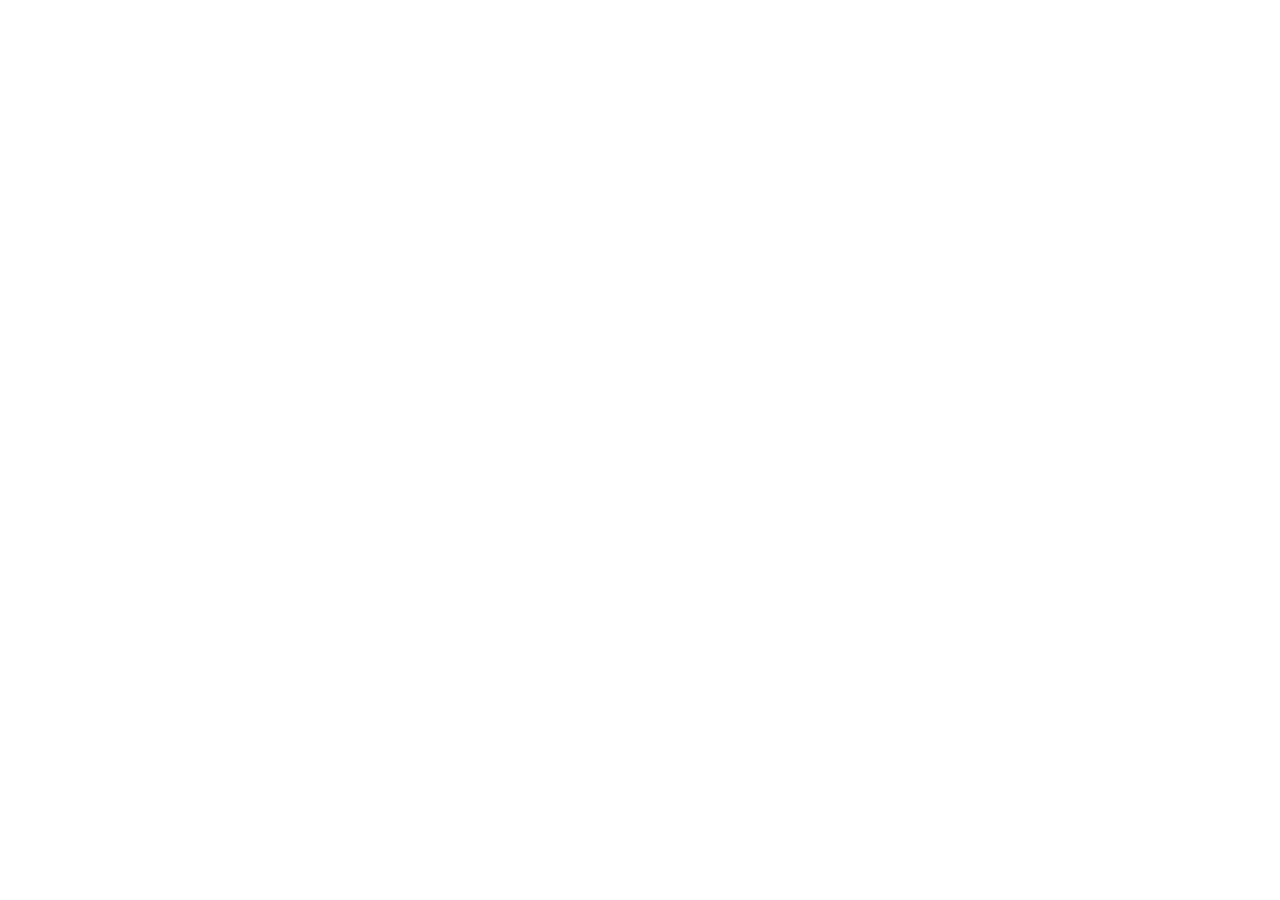
==== index.html @ fb62ea2b "init" ====
<!doctype html>
<html lang="en">
  <head>
    <meta charset="UTF-8" />
    <meta name="viewport" content="width=device-width, initial-scale=1.0" />
    <title>Diego Rodrigues Marques | CV</title>
  </head>
  <body></body>
</html>
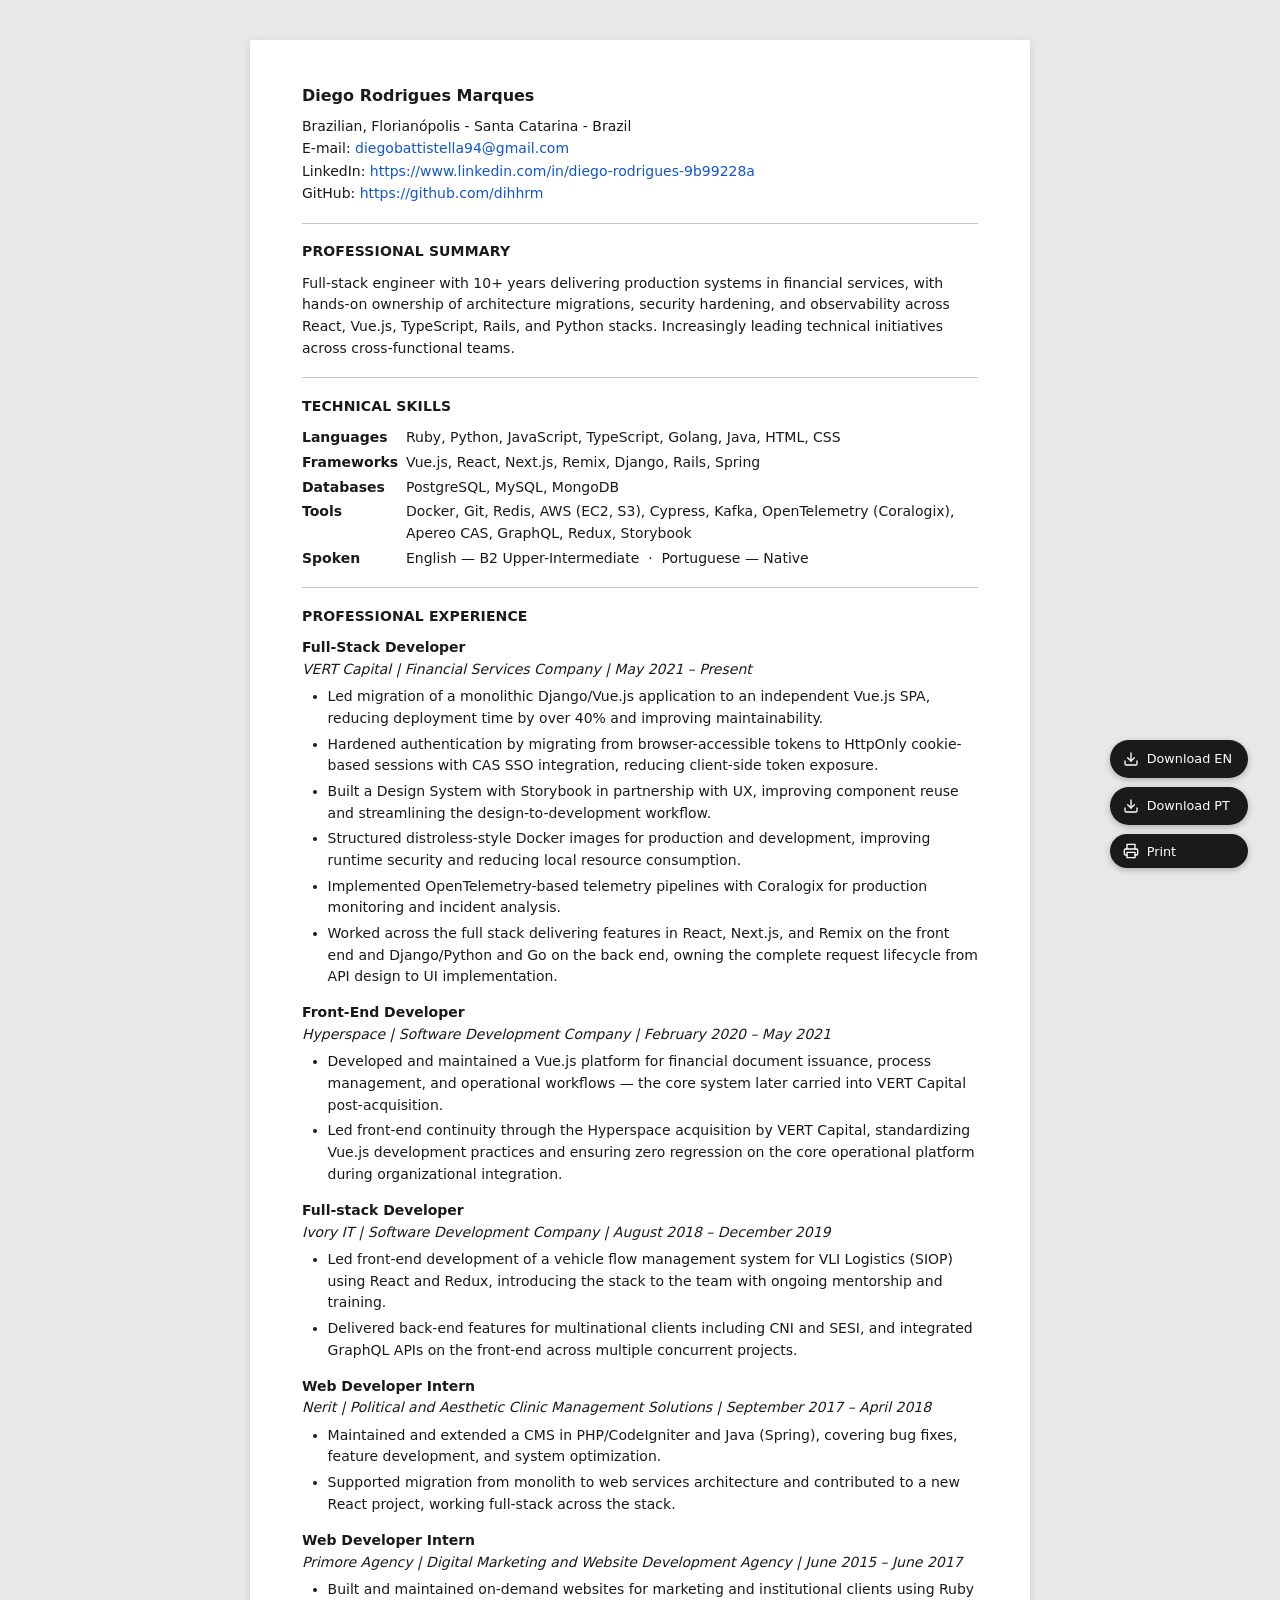
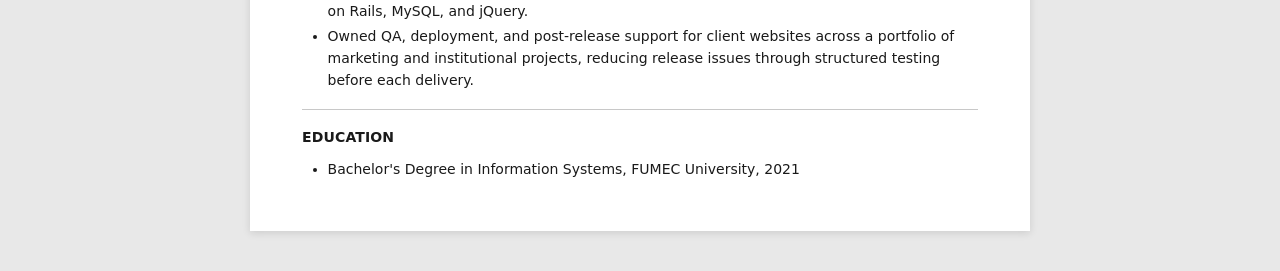
==== commit 7aa25c10: "update cvs" ====
--- a/index.html
+++ b/index.html
@@ -4,6 +4,300 @@
     <meta charset="UTF-8" />
     <meta name="viewport" content="width=device-width, initial-scale=1.0" />
     <title>Diego Rodrigues Marques | CV</title>
+    <link rel="stylesheet" href="styles.css" />
   </head>
-  <body></body>
+  <body>
+    <main class="cv">
+      <header class="cv__header">
+        <h1 class="cv__name">Diego Rodrigues Marques</h1>
+        <div class="cv__contact">
+          <span class="cv__contact-item"
+            >Brazilian, Florianópolis - Santa Catarina - Brazil</span
+          >
+          <span class="cv__contact-item"
+            >E-mail:
+            <a href="mailto:diegobattistella94@gmail.com"
+              >diegobattistella94@gmail.com</a
+            ></span
+          >
+          <span class="cv__contact-item"
+            >LinkedIn:
+            <a
+              href="https://www.linkedin.com/in/diego-rodrigues-9b99228a"
+              target="_blank"
+              rel="noopener noreferrer"
+              >https://www.linkedin.com/in/diego-rodrigues-9b99228a</a
+            ></span
+          >
+          <span class="cv__contact-item"
+            >GitHub:
+            <a
+              href="https://github.com/dihhrm"
+              target="_blank"
+              rel="noopener noreferrer"
+              >https://github.com/dihhrm</a
+            ></span
+          >
+        </div>
+      </header>
+
+      <hr class="cv__divider" />
+
+      <section class="cv__section">
+        <h2 class="cv__section-title">Professional Summary</h2>
+        <p class="cv__paragraph">
+          Full-stack engineer with 10+ years delivering production systems in
+          financial services, with hands-on ownership of architecture migrations,
+          security hardening, and observability across React, Vue.js, TypeScript,
+          Rails, and Python stacks. Increasingly leading technical initiatives
+          across cross-functional teams.
+        </p>
+      </section>
+
+      <hr class="cv__divider" />
+
+      <section class="cv__section">
+        <h2 class="cv__section-title">Technical Skills</h2>
+        <dl class="cv__skills">
+          <div class="cv__skills-row">
+            <dt class="cv__skills-term">Languages</dt>
+            <dd class="cv__skills-def">
+              Ruby, Python, JavaScript, TypeScript, Golang, Java, HTML, CSS
+            </dd>
+          </div>
+          <div class="cv__skills-row">
+            <dt class="cv__skills-term">Frameworks</dt>
+            <dd class="cv__skills-def">
+              Vue.js, React, Next.js, Remix, Django, Rails, Spring
+            </dd>
+          </div>
+          <div class="cv__skills-row">
+            <dt class="cv__skills-term">Databases</dt>
+            <dd class="cv__skills-def">PostgreSQL, MySQL, MongoDB</dd>
+          </div>
+          <div class="cv__skills-row">
+            <dt class="cv__skills-term">Tools</dt>
+            <dd class="cv__skills-def">
+              Docker, Git, Redis, AWS (EC2, S3), Cypress, Kafka, OpenTelemetry
+              (Coralogix), Apereo CAS, GraphQL, Redux, Storybook
+            </dd>
+          </div>
+          <div class="cv__skills-row">
+            <dt class="cv__skills-term">Spoken</dt>
+            <dd class="cv__skills-def">
+              English — B2 Upper-Intermediate &nbsp;·&nbsp; Portuguese — Native
+            </dd>
+          </div>
+        </dl>
+      </section>
+
+      <hr class="cv__divider" />
+
+      <section class="cv__section">
+        <h2 class="cv__section-title">Professional Experience</h2>
+
+        <div class="cv__job">
+          <h3 class="cv__job-title">Full-Stack Developer</h3>
+          <p class="cv__job-meta">
+            VERT Capital | Financial Services Company | May 2021 – Present
+          </p>
+          <ul class="cv__list">
+            <li class="cv__list-item">
+              Led migration of a monolithic Django/Vue.js application to an
+              independent Vue.js SPA, reducing deployment time by over 40% and
+              improving maintainability.
+            </li>
+            <li class="cv__list-item">
+              Hardened authentication by migrating from browser-accessible
+              tokens to HttpOnly cookie-based sessions with CAS SSO integration,
+              reducing client-side token exposure.
+            </li>
+            <li class="cv__list-item">
+              Built a Design System with Storybook in partnership with UX,
+              improving component reuse and streamlining the
+              design-to-development workflow.
+            </li>
+            <li class="cv__list-item">
+              Structured distroless-style Docker images for production and
+              development, improving runtime security and reducing local
+              resource consumption.
+            </li>
+            <li class="cv__list-item">
+              Implemented OpenTelemetry-based telemetry pipelines with Coralogix
+              for production monitoring and incident analysis.
+            </li>
+            <li class="cv__list-item">
+              Worked across the full stack delivering features in React, Next.js,
+              and Remix on the front end and Django/Python and Go on the back
+              end, owning the complete request lifecycle from API design to UI
+              implementation.
+            </li>
+          </ul>
+        </div>
+
+        <div class="cv__job">
+          <h3 class="cv__job-title">Front-End Developer</h3>
+          <p class="cv__job-meta">
+            Hyperspace | Software Development Company | February 2020 – May 2021
+          </p>
+          <ul class="cv__list">
+            <li class="cv__list-item">
+              Developed and maintained a Vue.js platform for financial document
+              issuance, process management, and operational workflows — the core
+              system later carried into VERT Capital post-acquisition.
+            </li>
+            <li class="cv__list-item">
+              Led front-end continuity through the Hyperspace acquisition by
+              VERT Capital, standardizing Vue.js development practices and
+              ensuring zero regression on the core operational platform during
+              organizational integration.
+            </li>
+          </ul>
+        </div>
+
+        <div class="cv__job">
+          <h3 class="cv__job-title">Full-stack Developer</h3>
+          <p class="cv__job-meta">
+            Ivory IT | Software Development Company | August 2018 – December
+            2019
+          </p>
+          <ul class="cv__list">
+            <li class="cv__list-item">
+              Led front-end development of a vehicle flow management system for
+              VLI Logistics (SIOP) using React and Redux, introducing the stack
+              to the team with ongoing mentorship and training.
+            </li>
+            <li class="cv__list-item">
+              Delivered back-end features for multinational clients including
+              CNI and SESI, and integrated GraphQL APIs on the front-end across
+              multiple concurrent projects.
+            </li>
+          </ul>
+        </div>
+
+        <div class="cv__job">
+          <h3 class="cv__job-title">Web Developer Intern</h3>
+          <p class="cv__job-meta">
+            Nerit | Political and Aesthetic Clinic Management Solutions |
+            September 2017 – April 2018
+          </p>
+          <ul class="cv__list">
+            <li class="cv__list-item">
+              Maintained and extended a CMS in PHP/CodeIgniter and Java
+              (Spring), covering bug fixes, feature development, and system
+              optimization.
+            </li>
+            <li class="cv__list-item">
+              Supported migration from monolith to web services architecture and
+              contributed to a new React project, working full-stack across the
+              stack.
+            </li>
+          </ul>
+        </div>
+
+        <div class="cv__job">
+          <h3 class="cv__job-title">Web Developer Intern</h3>
+          <p class="cv__job-meta">
+            Primore Agency | Digital Marketing and Website Development Agency |
+            June 2015 – June 2017
+          </p>
+          <ul class="cv__list">
+            <li class="cv__list-item">
+              Built and maintained on-demand websites for marketing and
+              institutional clients using Ruby on Rails, MySQL, and jQuery.
+            </li>
+            <li class="cv__list-item">
+              Owned QA, deployment, and post-release support for client websites
+              across a portfolio of marketing and institutional projects, reducing
+              release issues through structured testing before each delivery.
+            </li>
+          </ul>
+        </div>
+      </section>
+
+      <hr class="cv__divider" />
+
+      <section class="cv__section">
+        <h2 class="cv__section-title">Education</h2>
+        <ul class="cv__list">
+          <li class="cv__list-item">
+            Bachelor's Degree in Information Systems, FUMEC University, 2021
+          </li>
+        </ul>
+      </section>
+    </main>
+
+    <div class="fab">
+      <a
+        class="fab__action"
+        href="files/CV.pdf"
+        download="Diego_Rodrigues_Marques_CV.pdf"
+        aria-label="Download CV in English"
+      >
+        <svg
+          class="fab__icon"
+          xmlns="http://www.w3.org/2000/svg"
+          viewBox="0 0 24 24"
+          fill="none"
+          stroke="currentColor"
+          stroke-width="2"
+          stroke-linecap="round"
+          stroke-linejoin="round"
+          aria-hidden="true"
+        >
+          <path d="M21 15v4a2 2 0 0 1-2 2H5a2 2 0 0 1-2-2v-4" />
+          <polyline points="7 10 12 15 17 10" />
+          <line x1="12" y1="15" x2="12" y2="3" />
+        </svg>
+        <span class="fab__label">Download EN</span>
+      </a>
+      <a
+        class="fab__action"
+        href="files/CV_PT.pdf"
+        download="Diego_Rodrigues_Marques_CV_PT.pdf"
+        aria-label="Download CV em Português"
+      >
+        <svg
+          class="fab__icon"
+          xmlns="http://www.w3.org/2000/svg"
+          viewBox="0 0 24 24"
+          fill="none"
+          stroke="currentColor"
+          stroke-width="2"
+          stroke-linecap="round"
+          stroke-linejoin="round"
+          aria-hidden="true"
+        >
+          <path d="M21 15v4a2 2 0 0 1-2 2H5a2 2 0 0 1-2-2v-4" />
+          <polyline points="7 10 12 15 17 10" />
+          <line x1="12" y1="15" x2="12" y2="3" />
+        </svg>
+        <span class="fab__label">Download PT</span>
+      </a>
+      <button
+        class="fab__action"
+        onclick="window.print()"
+        aria-label="Print CV"
+      >
+        <svg
+          class="fab__icon"
+          xmlns="http://www.w3.org/2000/svg"
+          viewBox="0 0 24 24"
+          fill="none"
+          stroke="currentColor"
+          stroke-width="2"
+          stroke-linecap="round"
+          stroke-linejoin="round"
+          aria-hidden="true"
+        >
+          <polyline points="6 9 6 2 18 2 18 9" />
+          <path
+            d="M6 18H4a2 2 0 0 1-2-2v-5a2 2 0 0 1 2-2h16a2 2 0 0 1 2 2v5a2 2 0 0 1-2 2h-2"
+          />
+          <rect x="6" y="14" width="12" height="8" />
+        </svg>
+        <span class="fab__label">Print</span>
+      </button>
+    </div>
+  </body>
 </html>
--- a/styles.css
+++ b/styles.css
@@ -0,0 +1,235 @@
+*,
+*::before,
+*::after {
+  box-sizing: border-box;
+  margin: 0;
+  padding: 0;
+}
+
+:root {
+  --color-text: #1a1a1a;
+  --color-link: #1155cc;
+  --color-divider: #c8c8c8;
+  --color-page-bg: #e8e8e8;
+  --color-card-bg: #ffffff;
+  --color-fab-bg: #1a1a1a;
+  --color-fab-hover: #3a3a3a;
+  --color-fab-text: #ffffff;
+  --font: system-ui, -apple-system, "Segoe UI", Arial, sans-serif;
+  --font-size-base: 10.5pt;
+  --line-height: 1.55;
+  --cv-max-width: 780px;
+}
+
+body {
+  font-family: var(--font);
+  font-size: var(--font-size-base);
+  line-height: var(--line-height);
+  color: var(--color-text);
+  background-color: var(--color-page-bg);
+}
+
+.cv {
+  max-width: var(--cv-max-width);
+  margin: 2.5rem auto;
+  background-color: var(--color-card-bg);
+  padding: 2.75rem 3.25rem;
+  box-shadow: 0 2px 8px rgba(0, 0, 0, 0.12);
+}
+
+.cv__header {
+  margin-bottom: 1.1rem;
+}
+
+.cv__name {
+  font-size: 12pt;
+  font-weight: 700;
+  margin-bottom: 0.45rem;
+}
+
+.cv__contact {
+  display: flex;
+  flex-direction: column;
+  gap: 0.05rem;
+}
+
+.cv__contact-item {
+  font-size: var(--font-size-base);
+}
+
+.cv__contact-item a {
+  color: var(--color-link);
+  text-decoration: none;
+}
+
+.cv__contact-item a:hover {
+  text-decoration: underline;
+}
+
+.cv__divider {
+  border: none;
+  border-top: 1px solid var(--color-divider);
+  margin: 1.1rem 0;
+}
+
+.cv__section {
+  margin-bottom: 0.4rem;
+}
+
+.cv__section-title {
+  font-size: var(--font-size-base);
+  font-weight: 700;
+  text-transform: uppercase;
+  letter-spacing: 0.01em;
+  margin-bottom: 0.6rem;
+}
+
+.cv__paragraph {
+  line-height: var(--line-height);
+}
+
+.cv__list {
+  list-style-type: disc;
+  padding-left: 1.6rem;
+  margin-top: 0.35rem;
+}
+
+.cv__list--nested {
+  list-style-type: circle;
+  margin-top: 0.15rem;
+}
+
+.cv__list-item {
+  margin-bottom: 0.25rem;
+}
+
+.cv__list-item:last-child {
+  margin-bottom: 0;
+}
+
+.cv__job {
+  margin-bottom: 0.9rem;
+}
+
+.cv__job:last-child {
+  margin-bottom: 0;
+}
+
+.cv__job-title {
+  font-size: var(--font-size-base);
+  font-weight: 700;
+}
+
+.cv__job-meta {
+  font-style: italic;
+  margin-bottom: 0.35rem;
+}
+
+.cv__skills {
+  display: flex;
+  flex-direction: column;
+  gap: 0.2rem;
+}
+
+.cv__skills-row {
+  display: grid;
+  grid-template-columns: 6rem 1fr;
+  gap: 0.5rem;
+  align-items: baseline;
+}
+
+.cv__skills-term {
+  font-weight: 700;
+  font-size: var(--font-size-base);
+  white-space: nowrap;
+}
+
+.cv__skills-def {
+  margin: 0;
+  font-size: var(--font-size-base);
+}
+
+.cv__sub-header {
+  margin-top: 0.5rem;
+  margin-bottom: 0.15rem;
+}
+
+.fab {
+  position: fixed;
+  bottom: 2rem;
+  right: 2rem;
+  display: flex;
+  flex-direction: column;
+  gap: 0.6rem;
+  z-index: 50;
+}
+
+.fab__action {
+  display: inline-flex;
+  align-items: center;
+  gap: 0.45rem;
+  background-color: var(--color-fab-bg);
+  color: var(--color-fab-text);
+  border: none;
+  border-radius: 2rem;
+  padding: 0.55rem 1rem 0.55rem 0.85rem;
+  font-family: var(--font);
+  font-size: 0.8rem;
+  font-weight: 500;
+  cursor: pointer;
+  text-decoration: none;
+  white-space: nowrap;
+  transition: background-color 0.15s ease, transform 0.15s ease;
+  box-shadow: 0 2px 6px rgba(0, 0, 0, 0.25);
+}
+
+.fab__action:hover {
+  background-color: var(--color-fab-hover);
+  transform: translateY(-1px);
+}
+
+.fab__action:active {
+  transform: translateY(0);
+}
+
+.fab__icon {
+  width: 16px;
+  height: 16px;
+  flex-shrink: 0;
+}
+
+@media (max-width: 640px) {
+  .cv {
+    margin: 0;
+    padding: 1.5rem 1.25rem;
+    box-shadow: none;
+  }
+
+  .fab {
+    bottom: 1rem;
+    right: 1rem;
+  }
+}
+
+@media print {
+  body {
+    background-color: transparent;
+    font-size: 10pt;
+  }
+
+  .cv {
+    margin: 0;
+    padding: 0;
+    box-shadow: none;
+    max-width: none;
+  }
+
+  .fab {
+    display: none;
+  }
+
+  .cv__contact-item a {
+    color: var(--color-text);
+    text-decoration: none;
+  }
+}
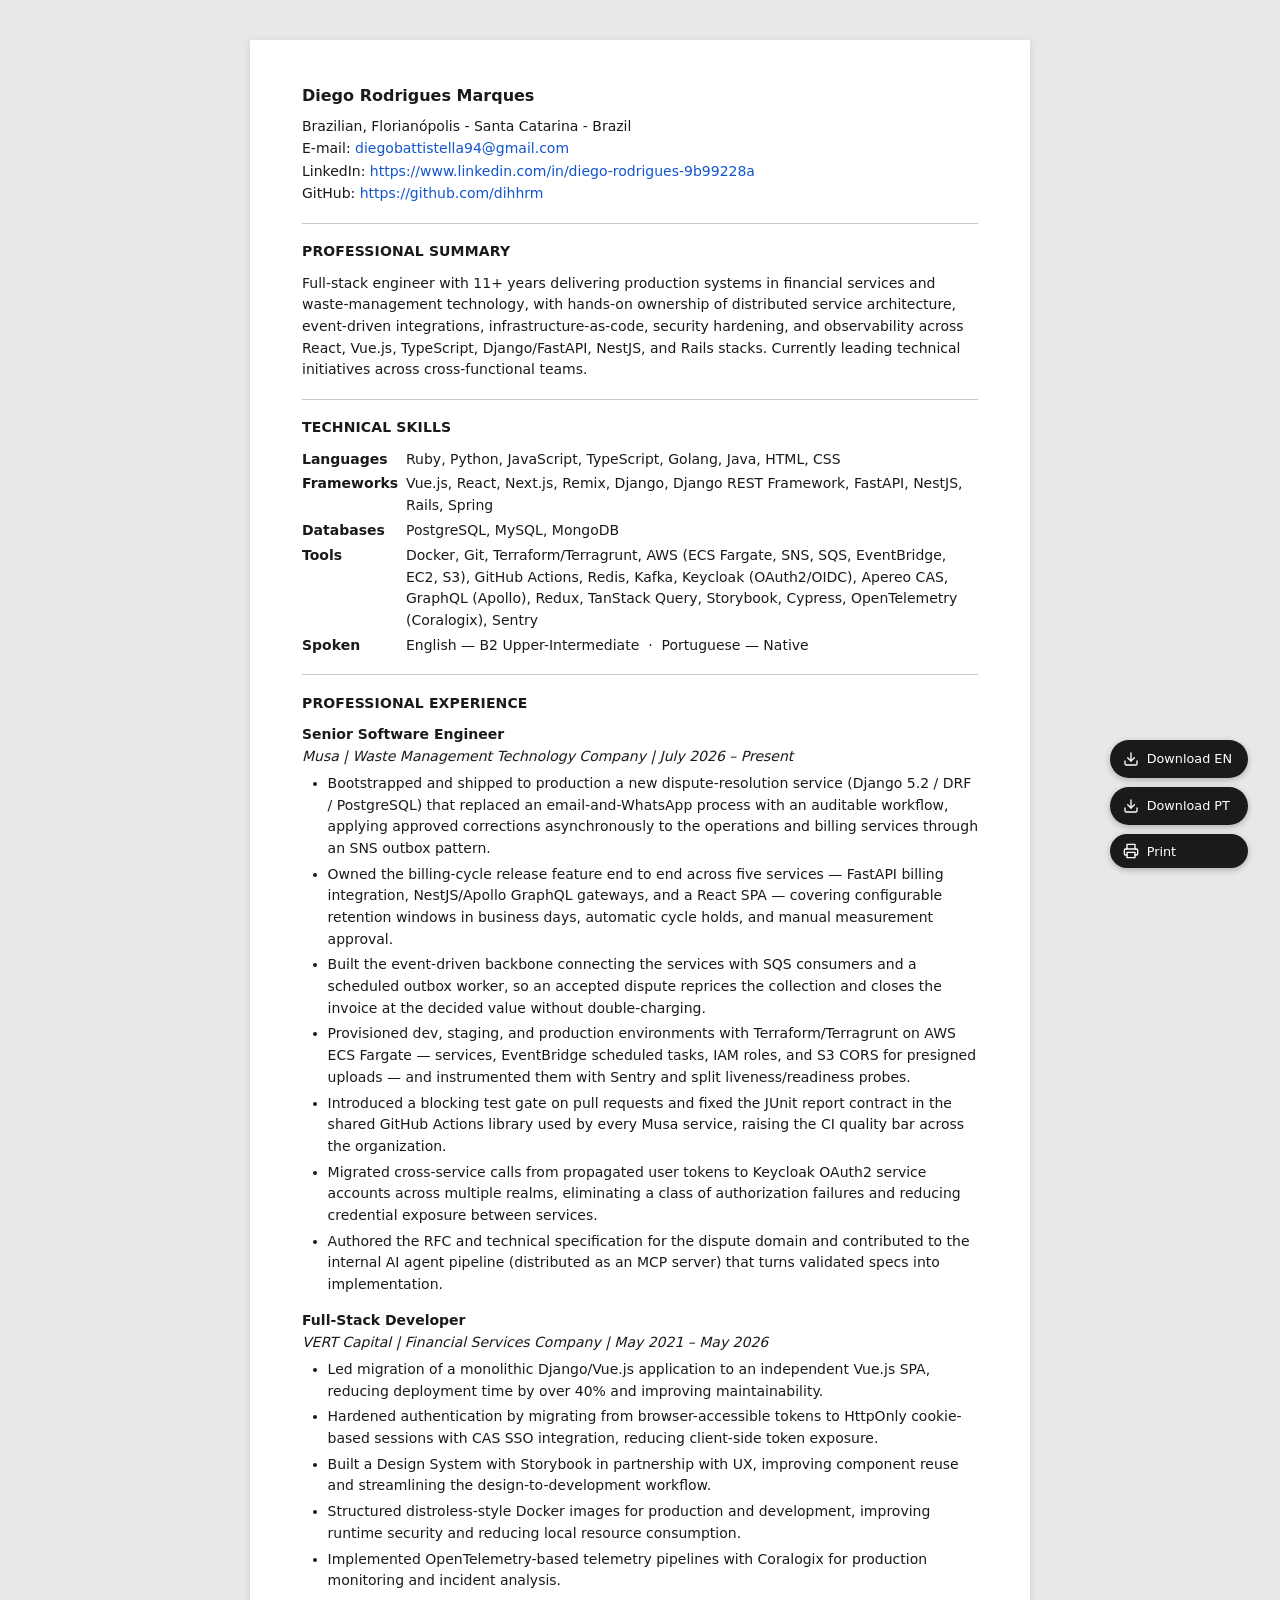
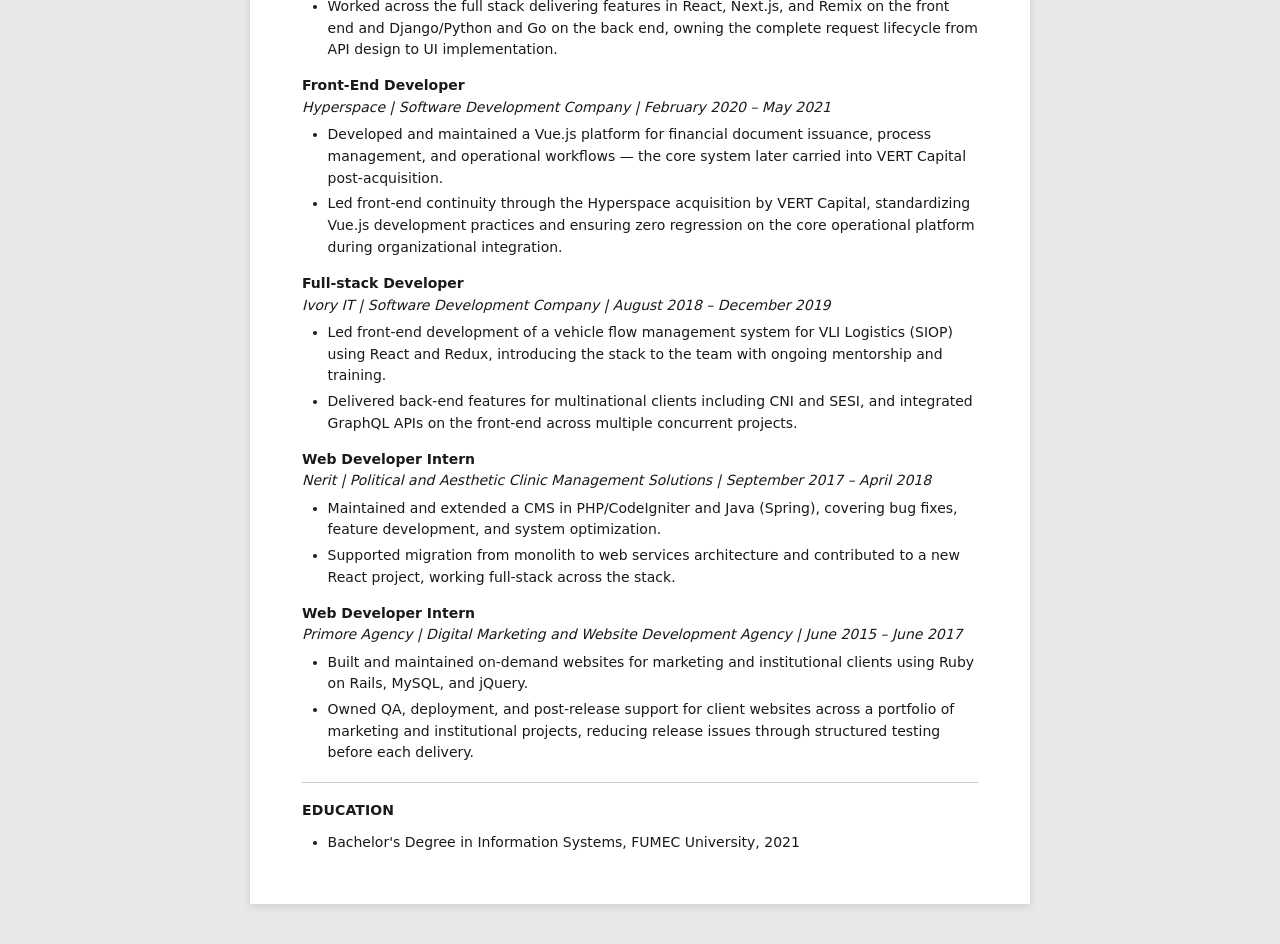
==== commit 75d7f80a: "update with musa" ====
--- a/index.html
+++ b/index.html
@@ -46,10 +46,12 @@
       <section class="cv__section">
         <h2 class="cv__section-title">Professional Summary</h2>
         <p class="cv__paragraph">
-          Full-stack engineer with 10+ years delivering production systems in
-          financial services, with hands-on ownership of architecture migrations,
-          security hardening, and observability across React, Vue.js, TypeScript,
-          Rails, and Python stacks. Increasingly leading technical initiatives
+          Full-stack engineer with 11+ years delivering production systems in
+          financial services and waste-management technology, with hands-on
+          ownership of distributed service architecture, event-driven
+          integrations, infrastructure-as-code, security hardening, and
+          observability across React, Vue.js, TypeScript, Django/FastAPI,
+          NestJS, and Rails stacks. Currently leading technical initiatives
           across cross-functional teams.
         </p>
       </section>
@@ -68,7 +70,8 @@
           <div class="cv__skills-row">
             <dt class="cv__skills-term">Frameworks</dt>
             <dd class="cv__skills-def">
-              Vue.js, React, Next.js, Remix, Django, Rails, Spring
+              Vue.js, React, Next.js, Remix, Django, Django REST Framework,
+              FastAPI, NestJS, Rails, Spring
             </dd>
           </div>
           <div class="cv__skills-row">
@@ -78,8 +81,10 @@
           <div class="cv__skills-row">
             <dt class="cv__skills-term">Tools</dt>
             <dd class="cv__skills-def">
-              Docker, Git, Redis, AWS (EC2, S3), Cypress, Kafka, OpenTelemetry
-              (Coralogix), Apereo CAS, GraphQL, Redux, Storybook
+              Docker, Git, Terraform/Terragrunt, AWS (ECS Fargate, SNS, SQS,
+              EventBridge, EC2, S3), GitHub Actions, Redis, Kafka, Keycloak
+              (OAuth2/OIDC), Apereo CAS, GraphQL (Apollo), Redux, TanStack
+              Query, Storybook, Cypress, OpenTelemetry (Coralogix), Sentry
             </dd>
           </div>
           <div class="cv__skills-row">
@@ -97,9 +102,63 @@
         <h2 class="cv__section-title">Professional Experience</h2>
 
         <div class="cv__job">
+          <h3 class="cv__job-title">Senior Software Engineer</h3>
+          <p class="cv__job-meta">
+            Musa | Waste Management Technology Company | July 2026 – Present
+          </p>
+          <ul class="cv__list">
+            <li class="cv__list-item">
+              Bootstrapped and shipped to production a new dispute-resolution
+              service (Django 5.2 / DRF / PostgreSQL) that replaced an
+              email-and-WhatsApp process with an auditable workflow, applying
+              approved corrections asynchronously to the operations and billing
+              services through an SNS outbox pattern.
+            </li>
+            <li class="cv__list-item">
+              Owned the billing-cycle release feature end to end across five
+              services — FastAPI billing integration, NestJS/Apollo GraphQL
+              gateways, and a React SPA — covering configurable retention
+              windows in business days, automatic cycle holds, and manual
+              measurement approval.
+            </li>
+            <li class="cv__list-item">
+              Built the event-driven backbone connecting the services with SQS
+              consumers and a scheduled outbox worker, so an accepted dispute
+              reprices the collection and closes the invoice at the decided
+              value without double-charging.
+            </li>
+            <li class="cv__list-item">
+              Provisioned dev, staging, and production environments with
+              Terraform/Terragrunt on AWS ECS Fargate — services, EventBridge
+              scheduled tasks, IAM roles, and S3 CORS for presigned uploads —
+              and instrumented them with Sentry and split liveness/readiness
+              probes.
+            </li>
+            <li class="cv__list-item">
+              Introduced a blocking test gate on pull requests and fixed the
+              JUnit report contract in the shared GitHub Actions library used by
+              every Musa service, raising the CI quality bar across the
+              organization.
+            </li>
+            <li class="cv__list-item">
+              Migrated cross-service calls from propagated user tokens to
+              Keycloak OAuth2 service accounts across multiple realms,
+              eliminating a class of authorization failures and reducing
+              credential exposure between services.
+            </li>
+            <li class="cv__list-item">
+              Authored the RFC and technical specification for the dispute
+              domain and contributed to the internal AI agent pipeline
+              (distributed as an MCP server) that turns validated specs into
+              implementation.
+            </li>
+          </ul>
+        </div>
+
+        <div class="cv__job">
           <h3 class="cv__job-title">Full-Stack Developer</h3>
           <p class="cv__job-meta">
-            VERT Capital | Financial Services Company | May 2021 – Present
+            VERT Capital | Financial Services Company | May 2021 – May 2026
           </p>
           <ul class="cv__list">
             <li class="cv__list-item">
--- a/styles.css
+++ b/styles.css
@@ -212,6 +212,10 @@
 }
 
 @media print {
+  @page {
+    margin: 14mm 16mm;
+  }
+
   body {
     background-color: transparent;
     font-size: 10pt;
@@ -232,4 +236,13 @@
     color: var(--color-text);
     text-decoration: none;
   }
-}
+
+  .cv__job,
+  .cv__skills-row {
+    break-inside: avoid;
+  }
+
+  .cv__section-title {
+    break-after: avoid;
+  }
+}
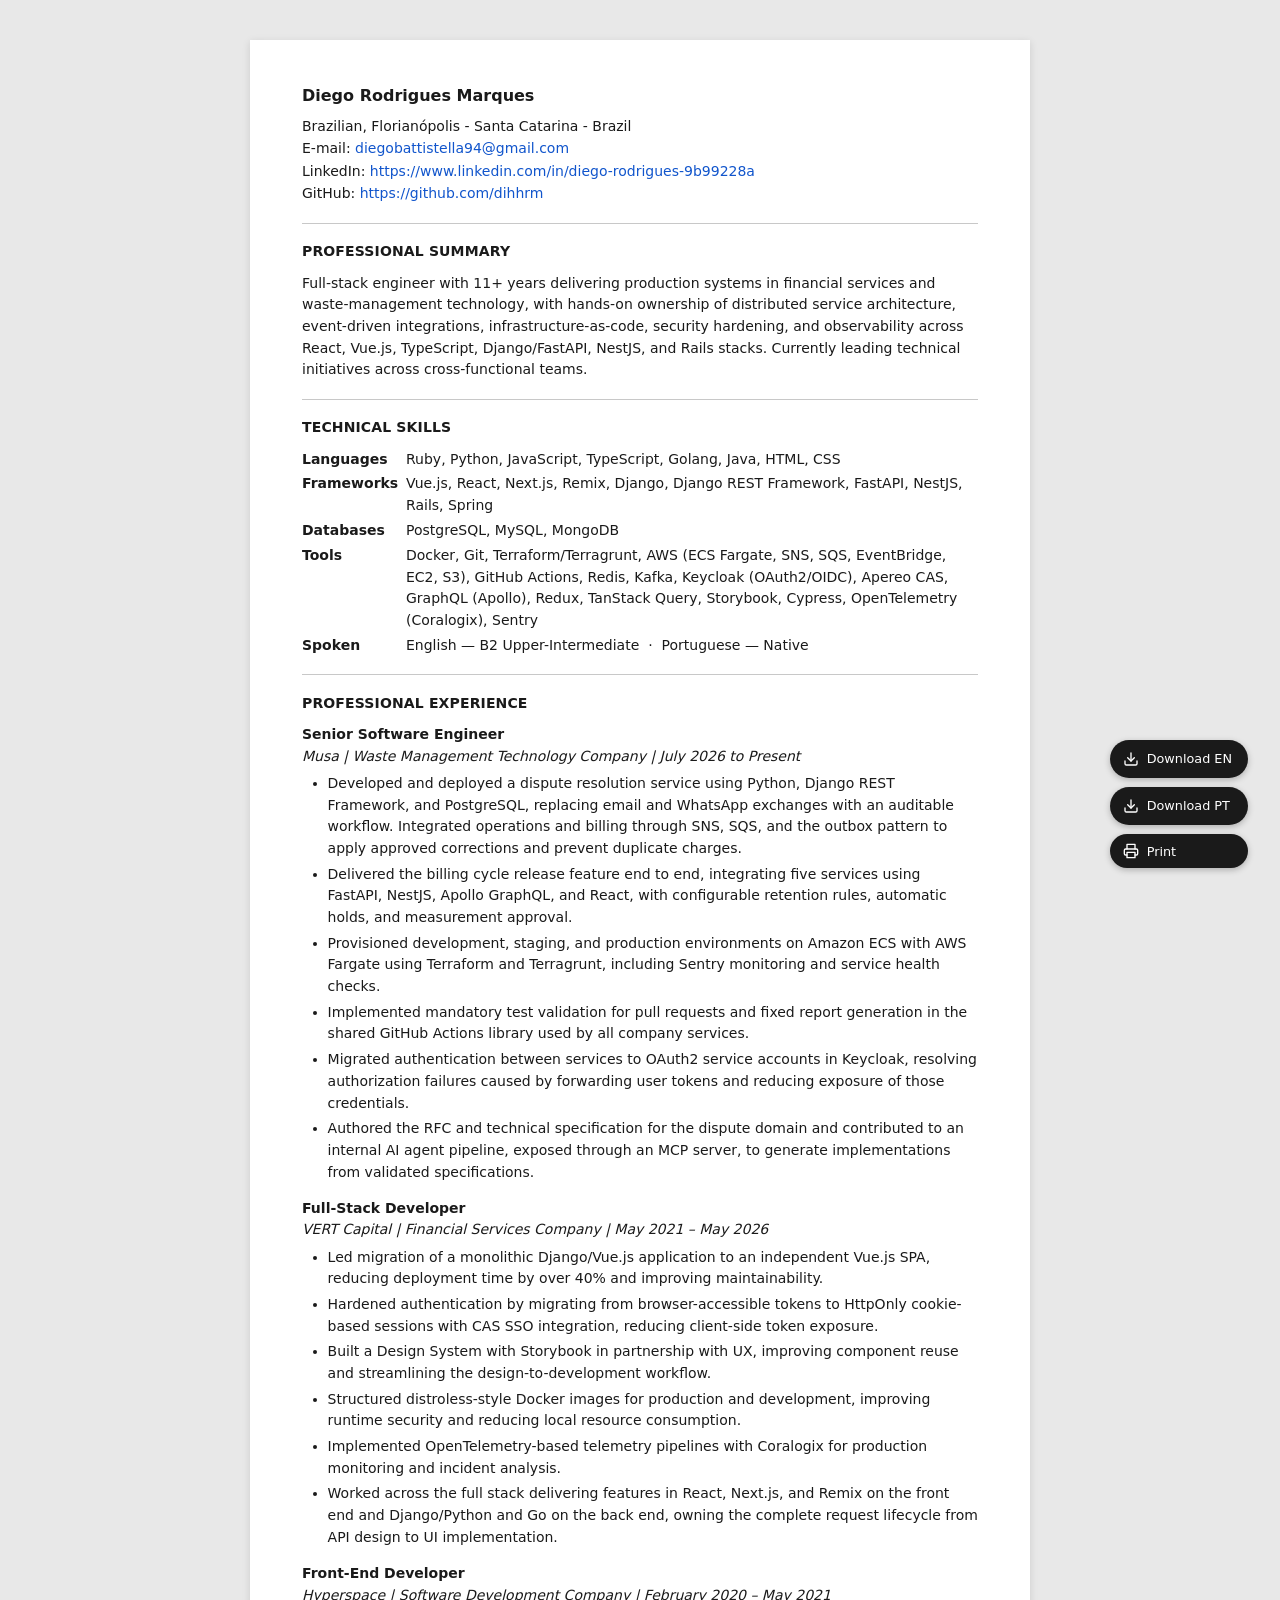
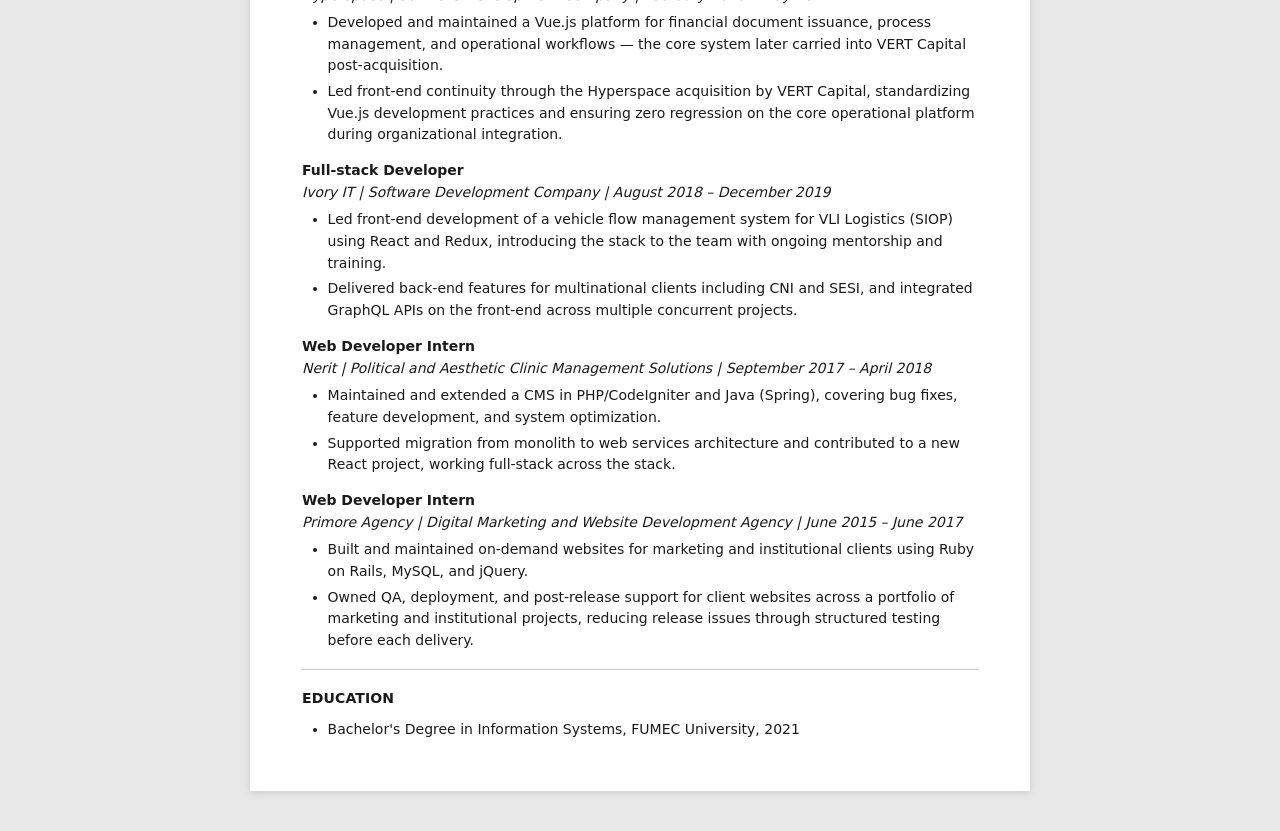
==== commit ec9d2f4f: "update text" ====
--- a/index.html
+++ b/index.html
@@ -104,53 +104,42 @@
         <div class="cv__job">
           <h3 class="cv__job-title">Senior Software Engineer</h3>
           <p class="cv__job-meta">
-            Musa | Waste Management Technology Company | July 2026 – Present
-          </p>
-          <ul class="cv__list">
-            <li class="cv__list-item">
-              Bootstrapped and shipped to production a new dispute-resolution
-              service (Django 5.2 / DRF / PostgreSQL) that replaced an
-              email-and-WhatsApp process with an auditable workflow, applying
-              approved corrections asynchronously to the operations and billing
-              services through an SNS outbox pattern.
-            </li>
-            <li class="cv__list-item">
-              Owned the billing-cycle release feature end to end across five
-              services — FastAPI billing integration, NestJS/Apollo GraphQL
-              gateways, and a React SPA — covering configurable retention
-              windows in business days, automatic cycle holds, and manual
-              measurement approval.
-            </li>
-            <li class="cv__list-item">
-              Built the event-driven backbone connecting the services with SQS
-              consumers and a scheduled outbox worker, so an accepted dispute
-              reprices the collection and closes the invoice at the decided
-              value without double-charging.
-            </li>
-            <li class="cv__list-item">
-              Provisioned dev, staging, and production environments with
-              Terraform/Terragrunt on AWS ECS Fargate — services, EventBridge
-              scheduled tasks, IAM roles, and S3 CORS for presigned uploads —
-              and instrumented them with Sentry and split liveness/readiness
-              probes.
-            </li>
-            <li class="cv__list-item">
-              Introduced a blocking test gate on pull requests and fixed the
-              JUnit report contract in the shared GitHub Actions library used by
-              every Musa service, raising the CI quality bar across the
-              organization.
-            </li>
-            <li class="cv__list-item">
-              Migrated cross-service calls from propagated user tokens to
-              Keycloak OAuth2 service accounts across multiple realms,
-              eliminating a class of authorization failures and reducing
-              credential exposure between services.
-            </li>
-            <li class="cv__list-item">
-              Authored the RFC and technical specification for the dispute
-              domain and contributed to the internal AI agent pipeline
-              (distributed as an MCP server) that turns validated specs into
-              implementation.
+            Musa | Waste Management Technology Company | July 2026 to Present
+          </p>
+          <ul class="cv__list">
+            <li class="cv__list-item">
+              Developed and deployed a dispute resolution service using Python,
+              Django REST Framework, and PostgreSQL, replacing email and WhatsApp
+              exchanges with an auditable workflow. Integrated operations and
+              billing through SNS, SQS, and the outbox pattern to apply approved
+              corrections and prevent duplicate charges.
+            </li>
+            <li class="cv__list-item">
+              Delivered the billing cycle release feature end to end, integrating
+              five services using FastAPI, NestJS, Apollo GraphQL, and React, with
+              configurable retention rules, automatic holds, and measurement
+              approval.
+            </li>
+            <li class="cv__list-item">
+              Provisioned development, staging, and production environments on
+              Amazon ECS with AWS Fargate using Terraform and Terragrunt,
+              including Sentry monitoring and service health checks.
+            </li>
+            <li class="cv__list-item">
+              Implemented mandatory test validation for pull requests and fixed
+              report generation in the shared GitHub Actions library used by all
+              company services.
+            </li>
+            <li class="cv__list-item">
+              Migrated authentication between services to OAuth2 service accounts
+              in Keycloak, resolving authorization failures caused by forwarding
+              user tokens and reducing exposure of those credentials.
+            </li>
+            <li class="cv__list-item">
+              Authored the RFC and technical specification for the dispute domain
+              and contributed to an internal AI agent pipeline, exposed through
+              an MCP server, to generate implementations from validated
+              specifications.
             </li>
           </ul>
         </div>
